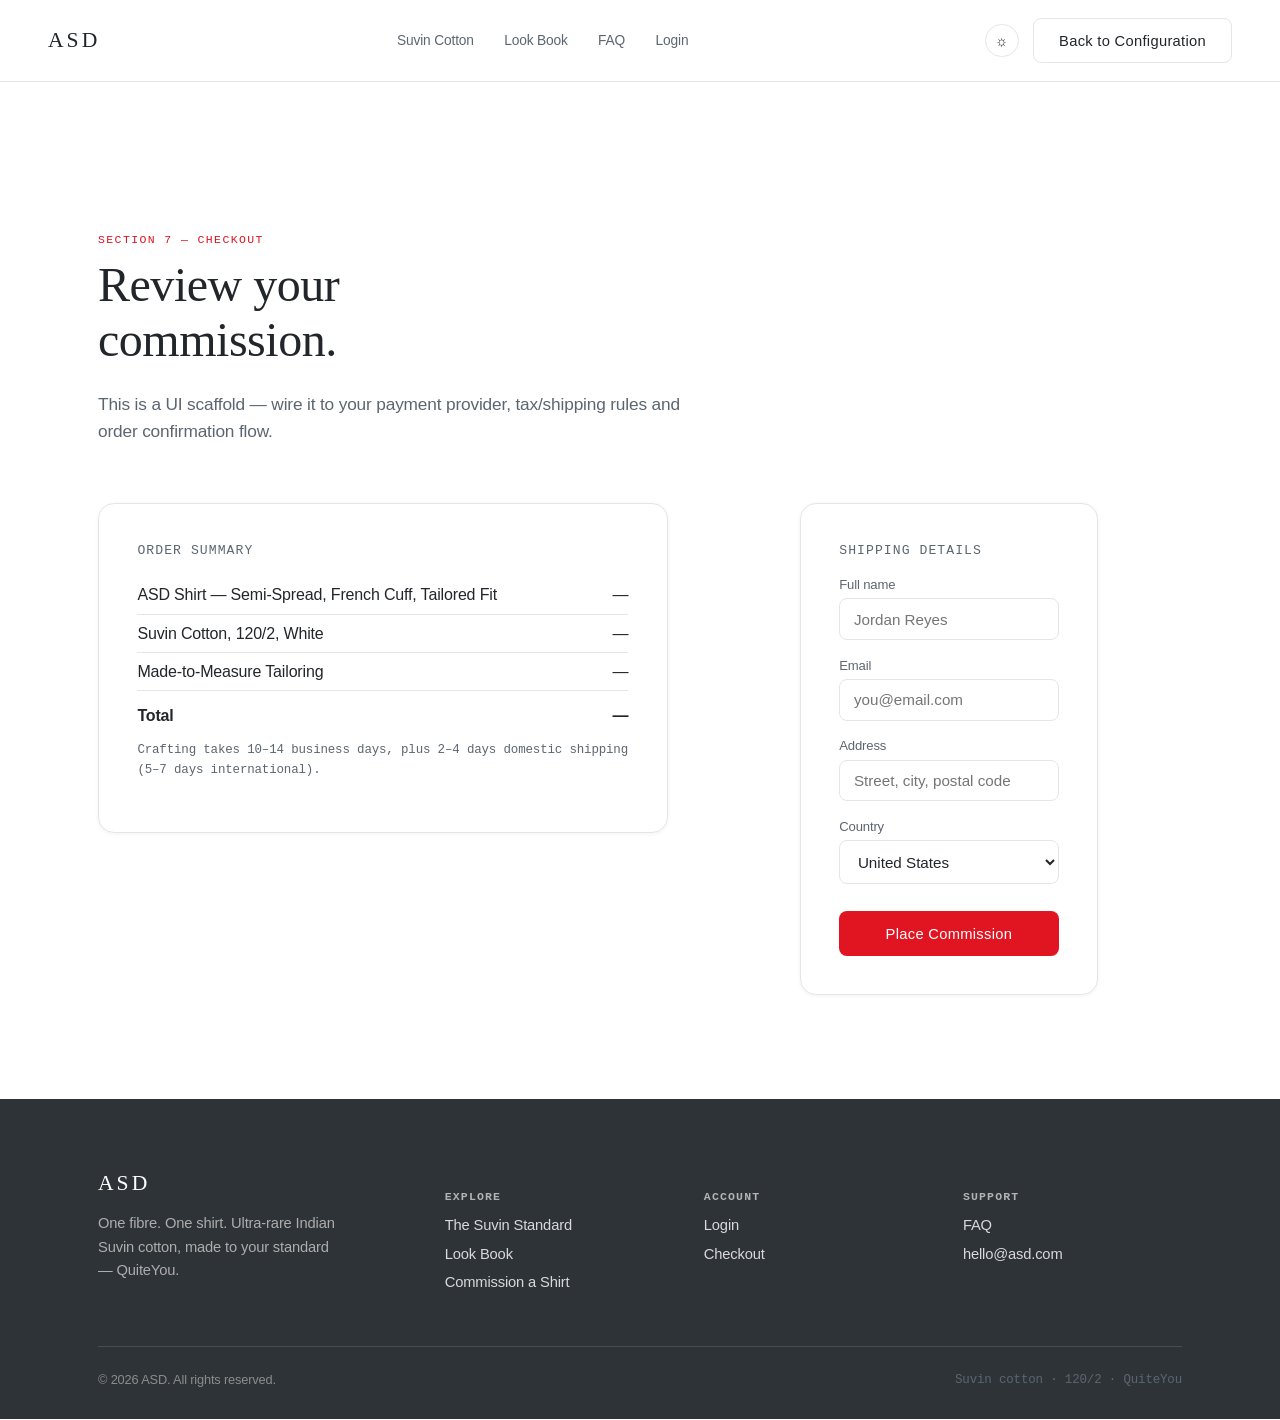
==== pages/checkout.html @ 160a38eb "Initial commit: ASD site with scroll-cinematic hero Static, framework-free site for ASD (Suvin cotto" ====
<!doctype html>
<html lang="en">
<head>
<meta charset="utf-8" />
<meta name="viewport" content="width=device-width, initial-scale=1" />
<title>Checkout — ASD</title>
<meta name="description" content="Review and complete your ASD Suvin cotton shirt commission." />
<link rel="stylesheet" href="../css/theme.css" />
<link rel="stylesheet" href="../css/site.css" />
</head>
<body class="subpage">

  <header class="site-header">
    <a class="wordmark" href="../index.html">ASD</a>
    <nav class="main-nav">
      <a href="suvin.html">Suvin Cotton</a>
      <a href="../index.html#lookbook-full">Look Book</a>
      <a href="faq.html">FAQ</a>
      <a href="login.html">Login</a>
    </nav>
    <div class="header-actions">
      <button class="theme-toggle" data-theme-toggle aria-label="Toggle dark mode">&#9788;</button>
      <a class="btn btn-outline" href="product.html">Back to Configuration</a>
    </div>
  </header>

  <section class="page-hero" style="padding-bottom:0;border-bottom:none;">
    <div class="container">
      <span class="eyebrow">Section 7 — Checkout</span>
      <h1>Review your commission.</h1>
      <p class="lede">This is a UI scaffold — wire it to your payment provider, tax/shipping rules and order confirmation flow.</p>
    </div>
  </section>

  <section class="section" style="padding-top:2.5rem;">
    <div class="container">
      <div class="config-layout">

        <div>
          <div class="card-panel" style="max-width:none;">
            <h4 style="font-family:var(--font-mono);font-size:0.82rem;text-transform:uppercase;letter-spacing:0.08em;color:var(--muted-foreground);margin-bottom:1.2rem;">Order Summary</h4>
            <div style="display:flex;justify-content:space-between;padding:0.6rem 0;border-bottom:1px solid var(--border);">
              <span>ASD Shirt — Semi-Spread, French Cuff, Tailored Fit</span>
              <span>&mdash;</span>
            </div>
            <div style="display:flex;justify-content:space-between;padding:0.6rem 0;border-bottom:1px solid var(--border);">
              <span>Suvin Cotton, 120/2, White</span>
              <span>&mdash;</span>
            </div>
            <div style="display:flex;justify-content:space-between;padding:0.6rem 0;border-bottom:1px solid var(--border);">
              <span>Made-to-Measure Tailoring</span>
              <span>&mdash;</span>
            </div>
            <div style="display:flex;justify-content:space-between;padding:1rem 0;font-weight:600;">
              <span>Total</span>
              <span>&mdash;</span>
            </div>
            <p class="mono-note">Crafting takes 10–14 business days, plus 2–4 days domestic shipping (5–7 days international).</p>
          </div>
        </div>

        <div class="card-panel">
          <h4 style="font-family:var(--font-mono);font-size:0.82rem;text-transform:uppercase;letter-spacing:0.08em;color:var(--muted-foreground);margin-bottom:1.2rem;">Shipping Details</h4>
          <div class="field"><label for="cname">Full name</label><input id="cname" type="text" placeholder="Jordan Reyes" /></div>
          <div class="field"><label for="cemail">Email</label><input id="cemail" type="email" placeholder="you@email.com" /></div>
          <div class="field"><label for="caddr">Address</label><input id="caddr" type="text" placeholder="Street, city, postal code" /></div>
          <div class="field"><label for="ccountry">Country</label>
            <select id="ccountry"><option>United States</option><option>United Kingdom</option><option>India</option><option>Other</option></select>
          </div>
          <button class="btn btn-primary" style="width:100%;margin-top:0.6rem;" type="button">Place Commission</button>
        </div>

      </div>
    </div>
  </section>

  <footer class="site-footer">
    <div class="container">
      <div class="footer-grid">
        <div class="footer-brand">
          <div class="wordmark" style="color:#fff;margin-bottom:1rem;">ASD</div>
          <p>One fibre. One shirt. Ultra-rare Indian Suvin cotton, made to your standard — QuiteYou.</p>
        </div>
        <div>
          <h5>Explore</h5>
          <ul>
            <li><a href="suvin.html">The Suvin Standard</a></li>
            <li><a href="../index.html#lookbook-full">Look Book</a></li>
            <li><a href="product.html">Commission a Shirt</a></li>
          </ul>
        </div>
        <div>
          <h5>Account</h5>
          <ul>
            <li><a href="login.html">Login</a></li>
            <li><a href="checkout.html">Checkout</a></li>
          </ul>
        </div>
        <div>
          <h5>Support</h5>
          <ul>
            <li><a href="faq.html">FAQ</a></li>
            <li><a href="mailto:hello@asd.com">hello@asd.com</a></li>
          </ul>
        </div>
      </div>
      <div class="footer-bottom">
        <span>&copy; 2026 ASD. All rights reserved.</span>
        <span class="mono-note">Suvin cotton &middot; 120/2 &middot; QuiteYou</span>
      </div>
    </div>
  </footer>

  <script src="../js/site.js"></script>
</body>
</html>
---- css/theme.css ----
/* ASD — design tokens (as supplied) */
:root {
  --card: hsl(0, 0%, 100%);
  --ring: hsl(356, 84%, 48%);
  --input: hsl(210, 10%, 90%);
  --muted: hsl(210, 10%, 97%);
  --accent: hsl(356, 84%, 96%);
  --border: hsl(210, 10%, 90%);
  --radius: 0.5rem;
  --chart-1: hsl(356, 84%, 48%);
  --chart-2: hsl(210, 10%, 20%);
  --chart-3: hsl(142, 70%, 45%);
  --chart-4: hsl(47, 95%, 55%);
  --chart-5: hsl(25, 95%, 55%);
  --popover: hsl(0, 0%, 100%);
  --primary: hsl(356, 84%, 48%);
  --sidebar: hsl(210, 10%, 98%);
  --spacing: 0.25rem;
  --font-mono: JetBrains Mono, Menlo, monospace;
  --font-sans: Inter, -apple-system, BlinkMacSystemFont, Segoe UI, Roboto, sans-serif;
  --secondary: hsl(210, 10%, 96%);
  --background: hsl(0, 0%, 100%);
  --font-serif: Georgia, serif;
  --foreground: hsl(210, 10%, 15%);
  --destructive: hsl(0, 84%, 60%);
  --shadow-blur: 4px;
  --shadow-color: 0 0 0;
  --sidebar-ring: hsl(356, 84%, 48%);
  --shadow-spread: 0px;
  --letter-spacing: -0.01em;
  --shadow-opacity: 0.05;
  --sidebar-accent: hsl(356, 84%, 94%);
  --sidebar-border: hsl(210, 10%, 92%);
  --card-foreground: hsl(210, 10%, 15%);
  --shadow-offset-x: 0px;
  --shadow-offset-y: 1px;
  --sidebar-primary: hsl(356, 84%, 48%);
  --muted-foreground: hsl(210, 10%, 40%);
  --accent-foreground: hsl(356, 84%, 30%);
  --popover-foreground: hsl(210, 10%, 15%);
  --primary-foreground: hsl(0, 0%, 100%);
  --sidebar-foreground: hsl(210, 10%, 20%);
  --secondary-foreground: hsl(210, 10%, 20%);
  --destructive-foreground: hsl(0, 0%, 100%);
  --sidebar-accent-foreground: hsl(356, 84%, 30%);
  --sidebar-primary-foreground: hsl(0, 0%, 100%);
}

.dark {
  --card: hsl(210, 10%, 7%);
  --ring: hsl(356, 84%, 48%);
  --input: hsl(210, 10%, 16%);
  --muted: hsl(210, 10%, 12%);
  --accent: hsl(356, 84%, 15%);
  --border: hsl(210, 10%, 16%);
  --radius: 0.5rem;
  --chart-1: hsl(356, 84%, 48%);
  --chart-2: hsl(210, 10%, 80%);
  --chart-3: hsl(142, 70%, 45%);
  --chart-4: hsl(47, 95%, 55%);
  --chart-5: hsl(25, 95%, 55%);
  --popover: hsl(210, 10%, 7%);
  --primary: hsl(356, 84%, 48%);
  --sidebar: hsl(210, 10%, 8%);
  --spacing: 0.25rem;
  --font-mono: JetBrains Mono, Menlo, monospace;
  --font-sans: Inter, -apple-system, BlinkMacSystemFont, Segoe UI, Roboto, sans-serif;
  --secondary: hsl(210, 10%, 15%);
  --background: hsl(210, 10%, 4%);
  --font-serif: Georgia, serif;
  --foreground: hsl(0, 0%, 98%);
  --destructive: hsl(0, 62%, 30%);
  --shadow-blur: 8px;
  --shadow-color: 0 0 0;
  --sidebar-ring: hsl(356, 84%, 48%);
  --shadow-spread: 0px;
  --letter-spacing: -0.01em;
  --shadow-opacity: 0.4;
  --sidebar-accent: hsl(356, 84%, 15%);
  --sidebar-border: hsl(210, 10%, 14%);
  --card-foreground: hsl(0, 0%, 98%);
  --shadow-offset-x: 0px;
  --shadow-offset-y: 2px;
  --sidebar-primary: hsl(356, 84%, 48%);
  --muted-foreground: hsl(210, 10%, 65%);
  --accent-foreground: hsl(356, 84%, 80%);
  --popover-foreground: hsl(0, 0%, 98%);
  --primary-foreground: hsl(0, 0%, 100%);
  --sidebar-foreground: hsl(210, 10%, 90%);
  --secondary-foreground: hsl(0, 0%, 98%);
  --destructive-foreground: hsl(0, 0%, 98%);
  --sidebar-accent-foreground: hsl(356, 84%, 85%);
  --sidebar-primary-foreground: hsl(0, 0%, 100%);
}
---- css/site.css ----
/* ASD — site chrome, typography, and page layout.
   Loads after theme.css (design tokens) and before scrub-engine.js mounts
   (the engine injects its own scoped styles into #world). */

*, *::before, *::after { box-sizing: border-box; }
html { scroll-behavior: smooth; }
body {
  margin: 0;
  background: var(--background);
  color: var(--foreground);
  font-family: var(--font-sans);
  letter-spacing: var(--letter-spacing);
  -webkit-font-smoothing: antialiased;
}
img, video { max-width: 100%; display: block; }
a { color: inherit; text-decoration: none; }
h1, h2, h3, h4 {
  font-family: var(--font-serif);
  font-weight: 400;
  letter-spacing: var(--letter-spacing);
  margin: 0 0 0.5em;
}
p { margin: 0 0 1em; line-height: 1.6; color: var(--foreground); }
.container { max-width: 1180px; margin: 0 auto; padding: 0 clamp(1.25rem, 4vw, 3rem); }
.eyebrow {
  display: inline-block;
  font-family: var(--font-mono);
  font-size: 0.72rem;
  letter-spacing: 0.12em;
  text-transform: uppercase;
  color: var(--primary);
  margin-bottom: 0.9em;
}
.btn {
  display: inline-flex; align-items: center; justify-content: center; gap: 0.5em;
  padding: 0.9em 1.7em;
  border-radius: var(--radius);
  font-size: 0.92rem;
  font-family: var(--font-sans);
  letter-spacing: 0.02em;
  border: 1px solid transparent;
  cursor: pointer;
  transition: transform 0.2s ease, background 0.2s ease, border-color 0.2s ease, color .2s ease;
}
.btn:hover { transform: translateY(-1px); }
.btn-primary { background: var(--primary); color: var(--primary-foreground); }
.btn-primary:hover { background: hsl(356, 84%, 42%); }
.btn-outline { background: transparent; color: var(--foreground); border-color: var(--border); }
.btn-outline:hover { border-color: var(--primary); color: var(--primary); }
.btn-ghost { background: transparent; color: var(--sw-ink, #fff); border-color: color-mix(in srgb, currentColor 35%, transparent); }

/* ---------------------------------------------------------------- header */
.site-header {
  position: fixed; inset: 0 0 auto 0; z-index: 500;
  display: flex; align-items: center; justify-content: space-between;
  padding: 1.15rem clamp(1.25rem, 4vw, 3rem);
  color: #fff;
  mix-blend-mode: normal;
  background: linear-gradient(to bottom, rgba(0,0,0,0.55), transparent);
  pointer-events: none;
}
.site-header.is-solid { background: var(--card); color: var(--foreground); box-shadow: 0 1px 0 var(--border); }
.site-header.is-solid .wordmark { color: var(--foreground); }
.site-header.is-solid .main-nav a { color: var(--muted-foreground); }
.site-header.is-solid .main-nav a:hover { color: var(--foreground); }
.site-header * { pointer-events: auto; }
.wordmark {
  font-family: var(--font-serif); font-size: 1.35rem; letter-spacing: 0.14em;
  color: #fff;
}
.main-nav { display: flex; align-items: center; gap: 1.9rem; }
.main-nav a { font-size: 0.86rem; color: rgba(255,255,255,0.82); transition: color .2s ease; }
.main-nav a:hover { color: #fff; }
.header-actions { display: flex; align-items: center; gap: 0.9rem; }
.theme-toggle {
  width: 2.1rem; height: 2.1rem; border-radius: 999px; border: 1px solid rgba(255,255,255,0.35);
  background: transparent; color: #fff; cursor: pointer; display: grid; place-items: center; font-size: 0.9rem;
}
.site-header.is-solid .theme-toggle { border-color: var(--border); color: var(--foreground); }
.nav-toggle { display: none; }

/* subpages (no cinematic hero behind the header) run the header solid from the start */
body.subpage .site-header {
  position: static; background: var(--card); color: var(--foreground); box-shadow: 0 1px 0 var(--border);
}
body.subpage .site-header .wordmark { color: var(--foreground); }
body.subpage .site-header .main-nav a { color: var(--muted-foreground); }
body.subpage .site-header .main-nav a:hover { color: var(--foreground); }
body.subpage .site-header .theme-toggle { border-color: var(--border); color: var(--foreground); }

@media (max-width: 860px) {
  .main-nav { display: none; }
}

/* ---------------------------------------------------------------- footer */
.site-footer { background: var(--chart-2); color: hsl(0,0%,92%); padding: 4.5rem 0 2rem; }
.footer-grid {
  display: grid; grid-template-columns: 1.4fr 1fr 1fr 1fr; gap: 2.5rem;
  padding-bottom: 3rem; border-bottom: 1px solid rgba(255,255,255,0.12);
}
.footer-grid h5 { font-family: var(--font-mono); font-size: 0.72rem; letter-spacing: 0.1em; text-transform: uppercase; color: hsl(0,0%,70%); margin-bottom: 1.1em; }
.footer-grid ul { list-style: none; margin: 0; padding: 0; display: grid; gap: 0.65em; }
.footer-grid a { color: hsl(0,0%,85%); font-size: 0.92rem; }
.footer-grid a:hover { color: var(--primary); }
.footer-brand p { color: hsl(0,0%,68%); font-size: 0.92rem; max-width: 30ch; }
.footer-bottom { display: flex; justify-content: space-between; align-items: center; padding-top: 1.6rem; font-size: 0.8rem; color: hsl(0,0%,55%); flex-wrap: wrap; gap: 0.75rem; }

@media (max-width: 760px) {
  .footer-grid { grid-template-columns: 1fr 1fr; }
}

/* ---------------------------------------------------------------- lets-scroll theme override
   The engine wraps its own defaults in @layer sw, so this plain block wins. */
:root, .sw-root {
  --sw-bg: hsl(210, 10%, 4%);
  --sw-ink: hsl(0, 0%, 98%);
  --sw-ink-soft: hsl(210, 10%, 72%);
  --sw-accent: hsl(356, 84%, 48%);
  --sw-font-display: var(--font-serif);
  --sw-font-body: var(--font-sans);
}
#world { background: var(--sw-bg); }

/* ---------------------------------------------------------------- section shells */
.section { padding: 6.5rem 0; }
.section-head { max-width: 640px; margin: 0 auto 3.2rem; text-align: center; }
.section-head h2 { font-size: clamp(1.9rem, 3.4vw, 2.6rem); }
.section-head p { color: var(--muted-foreground); font-size: 1.02rem; }

/* ---------------------------------------------------------------- look book grid */
.lookbook-grid {
  display: grid; grid-template-columns: repeat(3, 1fr); gap: 1.5rem;
}
.look-card {
  background: var(--card); border: 1px solid var(--border); border-radius: calc(var(--radius) * 2);
  overflow: hidden; display: flex; flex-direction: column;
  box-shadow: var(--shadow-offset-x) var(--shadow-offset-y) var(--shadow-blur) var(--shadow-spread) rgb(var(--shadow-color) / var(--shadow-opacity));
  transition: transform .25s ease, box-shadow .25s ease;
}
.look-card:hover { transform: translateY(-4px); box-shadow: 0 14px 32px -12px rgb(var(--shadow-color) / 0.18); }
.look-swatch {
  aspect-ratio: 4 / 5; position: relative; overflow: hidden;
  background:
    radial-gradient(120% 90% at 20% 0%, hsl(356 84% 96%) 0%, transparent 55%),
    linear-gradient(155deg, hsl(210 10% 98%) 0%, hsl(210 10% 92%) 100%);
}
.look-swatch::after {
  content: attr(data-num);
  position: absolute; right: 1rem; bottom: 0.9rem;
  font-family: var(--font-serif); font-size: 3.2rem; color: hsl(210 10% 88%);
}
.look-swatch::before {
  content: '';
  position: absolute; inset: 18% 30%;
  border: 1.5px solid var(--primary);
  border-radius: 40% 40% 46% 46% / 55% 55% 45% 45%;
  opacity: 0.55;
}
.look-body { padding: 1.5rem 1.6rem 1.8rem; display: flex; flex-direction: column; gap: 0.7rem; flex: 1; }
.look-body h3 { font-size: 1.2rem; margin-bottom: 0.15em; }
.look-tag { font-family: var(--font-mono); font-size: 0.68rem; letter-spacing: 0.08em; text-transform: uppercase; color: var(--primary); }
.look-body p { font-size: 0.88rem; color: var(--muted-foreground); margin-bottom: 0; }
.look-body .look-custom { font-size: 0.85rem; color: var(--foreground); border-top: 1px solid var(--border); padding-top: 0.7rem; margin-top: 0.2rem; }
.look-body .btn { margin-top: auto; align-self: flex-start; }

@media (max-width: 980px) { .lookbook-grid { grid-template-columns: repeat(2, 1fr); } }
@media (max-width: 620px) { .lookbook-grid { grid-template-columns: 1fr; } }

/* ---------------------------------------------------------------- FAQ */
.faq-list { max-width: 780px; margin: 0 auto; display: grid; gap: 0.75rem; }
.faq-item { border: 1px solid var(--border); border-radius: var(--radius); background: var(--card); overflow: hidden; }
.faq-item summary {
  list-style: none; cursor: pointer; padding: 1.15rem 1.4rem; display: flex; align-items: center;
  justify-content: space-between; gap: 1rem; font-weight: 500; font-size: 0.98rem;
}
.faq-item summary::-webkit-details-marker { display: none; }
.faq-item summary::after { content: '+'; font-size: 1.3rem; color: var(--primary); transition: transform .2s ease; flex-shrink: 0; }
.faq-item[open] summary::after { transform: rotate(45deg); }
.faq-item .faq-a { padding: 0 1.4rem 1.3rem; color: var(--muted-foreground); font-size: 0.92rem; }

/* ---------------------------------------------------------------- generic content pages */
.page-hero { padding: 9.5rem 0 3.5rem; border-bottom: 1px solid var(--border); }
.page-hero .eyebrow { display: block; }
.page-hero h1 { font-size: clamp(2.1rem, 4vw, 3rem); max-width: 20ch; }
.page-hero .lede { font-size: 1.08rem; color: var(--muted-foreground); max-width: 62ch; }
.prose { max-width: 760px; margin: 0 auto; font-size: 1.02rem; }
.prose h2 { font-size: 1.5rem; margin-top: 2em; }
.stat-row { display: grid; grid-template-columns: repeat(3, 1fr); gap: 1.5rem; margin: 3rem 0; }
.stat-card { background: var(--muted); border: 1px solid var(--border); border-radius: var(--radius); padding: 1.6rem; text-align: center; }
.stat-card .num { font-family: var(--font-serif); font-size: 2.1rem; color: var(--primary); display: block; }
.stat-card .lbl { font-size: 0.82rem; color: var(--muted-foreground); }

/* ---------------------------------------------------------------- forms (login / configurator placeholders) */
.card-panel {
  max-width: 440px; margin: 0 auto; background: var(--card); border: 1px solid var(--border);
  border-radius: calc(var(--radius) * 2); padding: 2.4rem;
  box-shadow: var(--shadow-offset-x) var(--shadow-offset-y) var(--shadow-blur) var(--shadow-spread) rgb(var(--shadow-color) / var(--shadow-opacity));
}
.field { display: grid; gap: 0.4rem; margin-bottom: 1.1rem; }
.field label { font-size: 0.82rem; color: var(--muted-foreground); }
.field input, .field select {
  background: var(--background); border: 1px solid var(--input); border-radius: var(--radius);
  padding: 0.75em 0.9em; font-size: 0.95rem; color: var(--foreground); font-family: inherit;
}
.field input:focus, .field select:focus { outline: 2px solid var(--ring); outline-offset: 1px; }

.config-layout { display: grid; grid-template-columns: 1.1fr 0.9fr; gap: 3rem; align-items: start; }
.config-preview {
  aspect-ratio: 3/4; border-radius: calc(var(--radius) * 2); border: 1px solid var(--border);
  background: radial-gradient(120% 90% at 30% 0%, hsl(356 84% 96%), transparent 55%), var(--muted);
  display: grid; place-items: center; color: var(--muted-foreground); font-family: var(--font-mono); font-size: 0.8rem;
}
.option-group { margin-bottom: 1.6rem; }
.option-group h4 { font-size: 0.82rem; text-transform: uppercase; letter-spacing: 0.08em; color: var(--muted-foreground); margin-bottom: 0.7em; font-family: var(--font-mono); font-weight: 400; }
.swatch-row { display: flex; flex-wrap: wrap; gap: 0.6rem; }
.swatch-row button {
  border: 1px solid var(--border); background: var(--card); border-radius: var(--radius);
  padding: 0.55em 1em; font-size: 0.85rem; cursor: pointer; color: var(--foreground);
}
.swatch-row button[aria-pressed="true"] { border-color: var(--primary); color: var(--primary); background: var(--accent); }

@media (max-width: 860px) {
  .config-layout { grid-template-columns: 1fr; }
  .stat-row { grid-template-columns: 1fr; }
}

/* ---------------------------------------------------------------- misc */
.section.alt { background: var(--muted); }
.text-center { text-align: center; }
.mono-note { font-family: var(--font-mono); font-size: 0.78rem; color: var(--muted-foreground); }
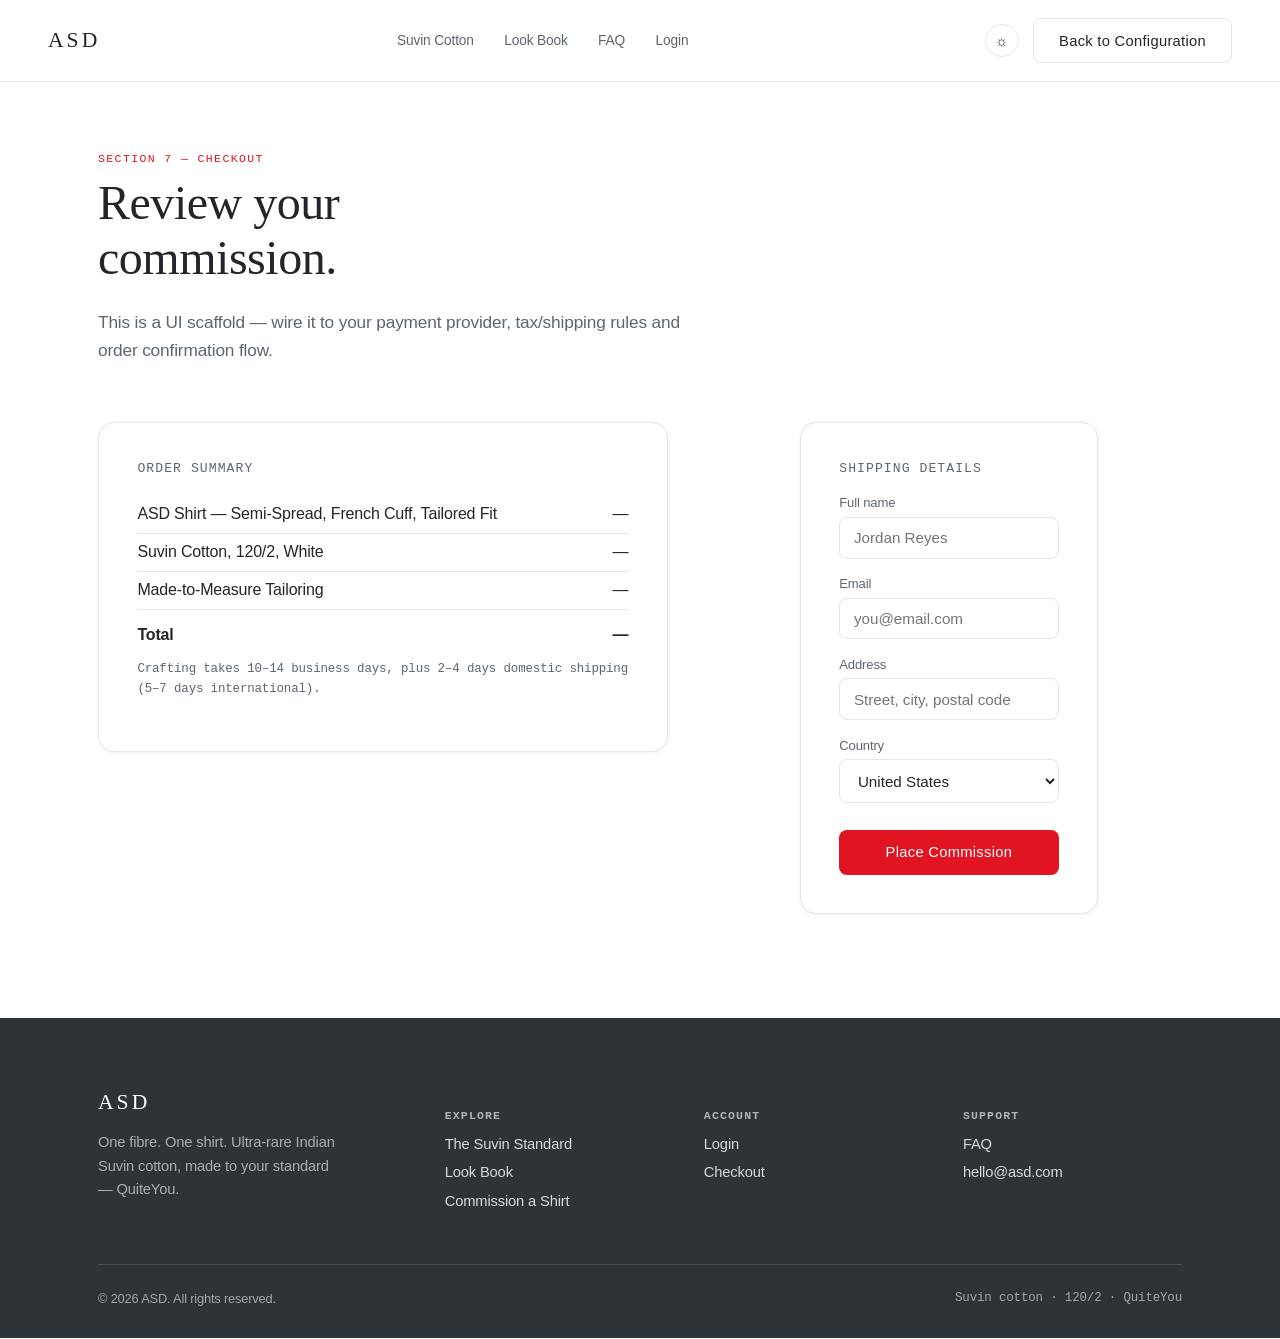
==== commit 464377af: "Cache-bust site.css so the hero-text color fix reaches every browser The white-hero-text fix (--sw-i" ====
--- a/pages/checkout.html
+++ b/pages/checkout.html
@@ -6,7 +6,7 @@
 <title>Checkout — ASD</title>
 <meta name="description" content="Review and complete your ASD Suvin cotton shirt commission." />
 <link rel="stylesheet" href="../css/theme.css" />
-<link rel="stylesheet" href="../css/site.css" />
+<link rel="stylesheet" href="../css/site.css?v=2" />
 </head>
 <body class="subpage">
 
--- a/css/site.css
+++ b/css/site.css
@@ -50,50 +50,39 @@
 .btn-ghost { background: transparent; color: var(--sw-ink, #fff); border-color: color-mix(in srgb, currentColor 35%, transparent); }
 
 /* ---------------------------------------------------------------- header */
+/* Fixed and white on every page, homepage cinematic hero included — no
+   transparent/scroll-triggered state. */
 .site-header {
   position: fixed; inset: 0 0 auto 0; z-index: 500;
   display: flex; align-items: center; justify-content: space-between;
   padding: 1.15rem clamp(1.25rem, 4vw, 3rem);
-  color: #fff;
-  mix-blend-mode: normal;
-  background: linear-gradient(to bottom, rgba(0,0,0,0.55), transparent);
-  pointer-events: none;
-}
-.site-header.is-solid { background: var(--card); color: var(--foreground); box-shadow: 0 1px 0 var(--border); }
-.site-header.is-solid .wordmark { color: var(--foreground); }
-.site-header.is-solid .main-nav a { color: var(--muted-foreground); }
-.site-header.is-solid .main-nav a:hover { color: var(--foreground); }
-.site-header * { pointer-events: auto; }
+  background: var(--card); color: var(--foreground);
+  box-shadow: 0 1px 0 var(--border);
+}
 .wordmark {
   font-family: var(--font-serif); font-size: 1.35rem; letter-spacing: 0.14em;
-  color: #fff;
+  color: var(--foreground);
 }
 .main-nav { display: flex; align-items: center; gap: 1.9rem; }
-.main-nav a { font-size: 0.86rem; color: rgba(255,255,255,0.82); transition: color .2s ease; }
-.main-nav a:hover { color: #fff; }
+.main-nav a { font-size: 0.86rem; color: var(--muted-foreground); transition: color .2s ease; }
+.main-nav a:hover { color: var(--foreground); }
 .header-actions { display: flex; align-items: center; gap: 0.9rem; }
 .theme-toggle {
-  width: 2.1rem; height: 2.1rem; border-radius: 999px; border: 1px solid rgba(255,255,255,0.35);
-  background: transparent; color: #fff; cursor: pointer; display: grid; place-items: center; font-size: 0.9rem;
-}
-.site-header.is-solid .theme-toggle { border-color: var(--border); color: var(--foreground); }
+  width: 2.1rem; height: 2.1rem; border-radius: 999px; border: 1px solid var(--border);
+  background: transparent; color: var(--foreground); cursor: pointer; display: grid; place-items: center; font-size: 0.9rem;
+}
 .nav-toggle { display: none; }
-
-/* subpages (no cinematic hero behind the header) run the header solid from the start */
-body.subpage .site-header {
-  position: static; background: var(--card); color: var(--foreground); box-shadow: 0 1px 0 var(--border);
-}
-body.subpage .site-header .wordmark { color: var(--foreground); }
-body.subpage .site-header .main-nav a { color: var(--muted-foreground); }
-body.subpage .site-header .main-nav a:hover { color: var(--foreground); }
-body.subpage .site-header .theme-toggle { border-color: var(--border); color: var(--foreground); }
 
 @media (max-width: 860px) {
   .main-nav { display: none; }
 }
 
 /* ---------------------------------------------------------------- footer */
-.site-footer { background: var(--chart-2); color: hsl(0,0%,92%); padding: 4.5rem 0 2rem; }
+/* Fixed dark surface on purpose — --chart-2 flips to a LIGHT grey in .dark (it's meant
+   for data-viz, not a stable dark background), which broke every light-toned text color
+   below when dark mode was on. A literal, theme-independent value keeps the footer dark
+   (and its light text legible) in both themes. */
+.site-footer { background: hsl(210, 10%, 20%); color: hsl(0,0%,92%); padding: 4.5rem 0 2rem; }
 .footer-grid {
   display: grid; grid-template-columns: 1.4fr 1fr 1fr 1fr; gap: 2.5rem;
   padding-bottom: 3rem; border-bottom: 1px solid rgba(255,255,255,0.12);
@@ -103,7 +92,10 @@
 .footer-grid a { color: hsl(0,0%,85%); font-size: 0.92rem; }
 .footer-grid a:hover { color: var(--primary); }
 .footer-brand p { color: hsl(0,0%,68%); font-size: 0.92rem; max-width: 30ch; }
-.footer-bottom { display: flex; justify-content: space-between; align-items: center; padding-top: 1.6rem; font-size: 0.8rem; color: hsl(0,0%,55%); flex-wrap: wrap; gap: 0.75rem; }
+.footer-bottom { display: flex; justify-content: space-between; align-items: center; padding-top: 1.6rem; font-size: 0.8rem; color: hsl(0,0%,65%); flex-wrap: wrap; gap: 0.75rem; }
+/* .mono-note defaults to --muted-foreground, a dark grey meant for light backgrounds —
+   override it to a light grey wherever it lands on the dark footer instead. */
+.site-footer .mono-note { color: hsl(0,0%,65%); }
 
 @media (max-width: 760px) {
   .footer-grid { grid-template-columns: 1fr 1fr; }
@@ -114,12 +106,16 @@
 :root, .sw-root {
   --sw-bg: hsl(210, 10%, 4%);
   --sw-ink: hsl(0, 0%, 98%);
-  --sw-ink-soft: hsl(210, 10%, 72%);
+  /* was a muted grey — the scene counter, hero body copy, and scroll hint all read it
+     and were hard to read over video; matched to --sw-ink so hero text is white throughout */
+  --sw-ink-soft: hsl(0, 0%, 98%);
   --sw-accent: hsl(356, 84%, 48%);
   --sw-font-display: var(--font-serif);
   --sw-font-body: var(--font-sans);
 }
 #world { background: var(--sw-bg); }
+/* right-side scene dot nav — off by request; unlayered rule beats the engine's @layer sw default */
+#world .sw-route { display: none; }
 
 /* ---------------------------------------------------------------- section shells */
 .section { padding: 6.5rem 0; }
@@ -140,21 +136,26 @@
 .look-card:hover { transform: translateY(-4px); box-shadow: 0 14px 32px -12px rgb(var(--shadow-color) / 0.18); }
 .look-swatch {
   aspect-ratio: 4 / 5; position: relative; overflow: hidden;
-  background:
-    radial-gradient(120% 90% at 20% 0%, hsl(356 84% 96%) 0%, transparent 55%),
-    linear-gradient(155deg, hsl(210 10% 98%) 0%, hsl(210 10% 92%) 100%);
+  background: hsl(210 10% 92%);
+}
+.look-swatch img {
+  width: 100%; height: 100%; object-fit: cover; display: block;
+  transition: transform .45s ease;
+}
+.look-card:hover .look-swatch img { transform: scale(1.04); }
+/* scrim behind the corner numeral so it stays legible over any photo, light or dark */
+.look-swatch::before {
+  content: '';
+  position: absolute; inset: 0;
+  background: radial-gradient(140px 110px at 100% 100%, rgb(0 0 0 / 0.6), transparent 72%);
+  pointer-events: none;
 }
 .look-swatch::after {
   content: attr(data-num);
   position: absolute; right: 1rem; bottom: 0.9rem;
-  font-family: var(--font-serif); font-size: 3.2rem; color: hsl(210 10% 88%);
-}
-.look-swatch::before {
-  content: '';
-  position: absolute; inset: 18% 30%;
-  border: 1.5px solid var(--primary);
-  border-radius: 40% 40% 46% 46% / 55% 55% 45% 45%;
-  opacity: 0.55;
+  font-family: var(--font-serif); font-size: 3.2rem; color: hsl(0 0% 100% / 0.92);
+  pointer-events: none;
+  text-shadow: 0 1px 6px rgb(0 0 0 / 0.5);
 }
 .look-body { padding: 1.5rem 1.6rem 1.8rem; display: flex; flex-direction: column; gap: 0.7rem; flex: 1; }
 .look-body h3 { font-size: 1.2rem; margin-bottom: 0.15em; }
@@ -217,7 +218,7 @@
   border: 1px solid var(--border); background: var(--card); border-radius: var(--radius);
   padding: 0.55em 1em; font-size: 0.85rem; cursor: pointer; color: var(--foreground);
 }
-.swatch-row button[aria-pressed="true"] { border-color: var(--primary); color: var(--primary); background: var(--accent); }
+.swatch-row button[aria-pressed="true"] { border-color: var(--primary); color: var(--accent-foreground); background: var(--accent); }
 
 @media (max-width: 860px) {
   .config-layout { grid-template-columns: 1fr; }
